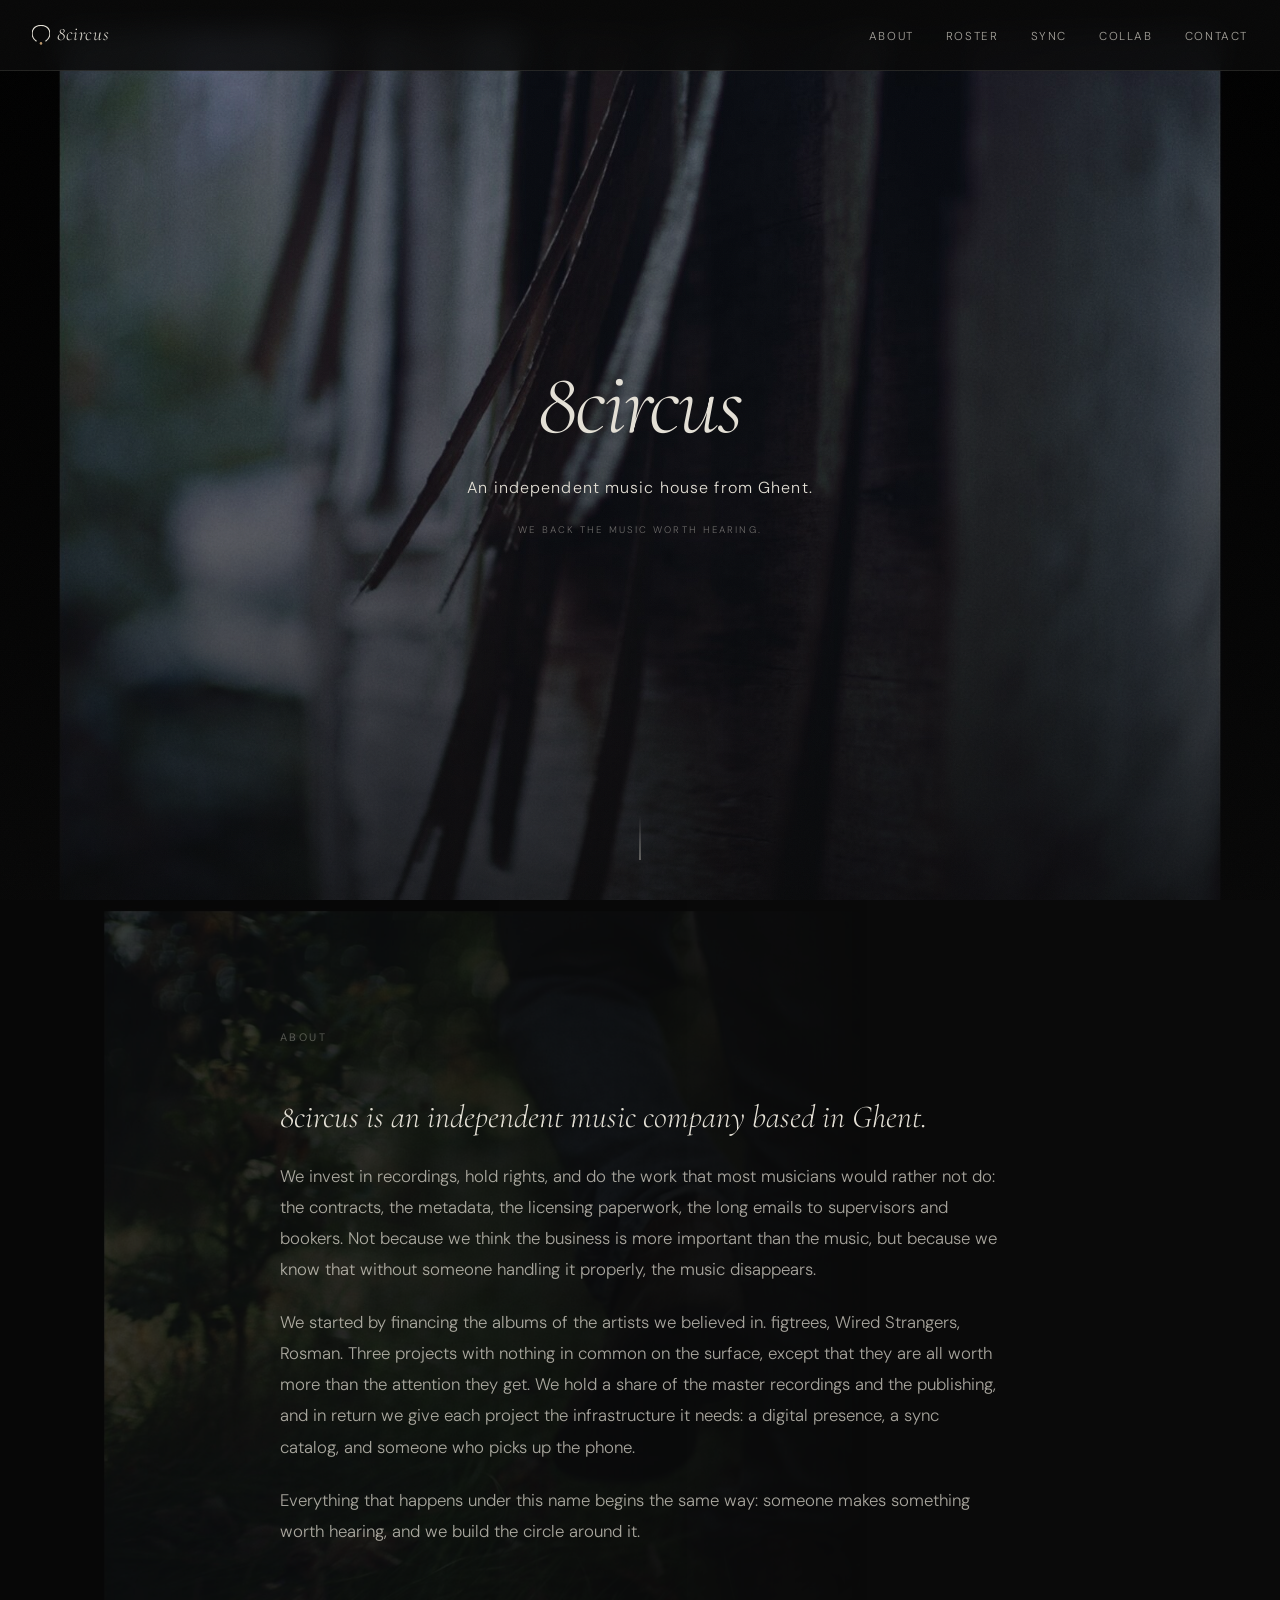
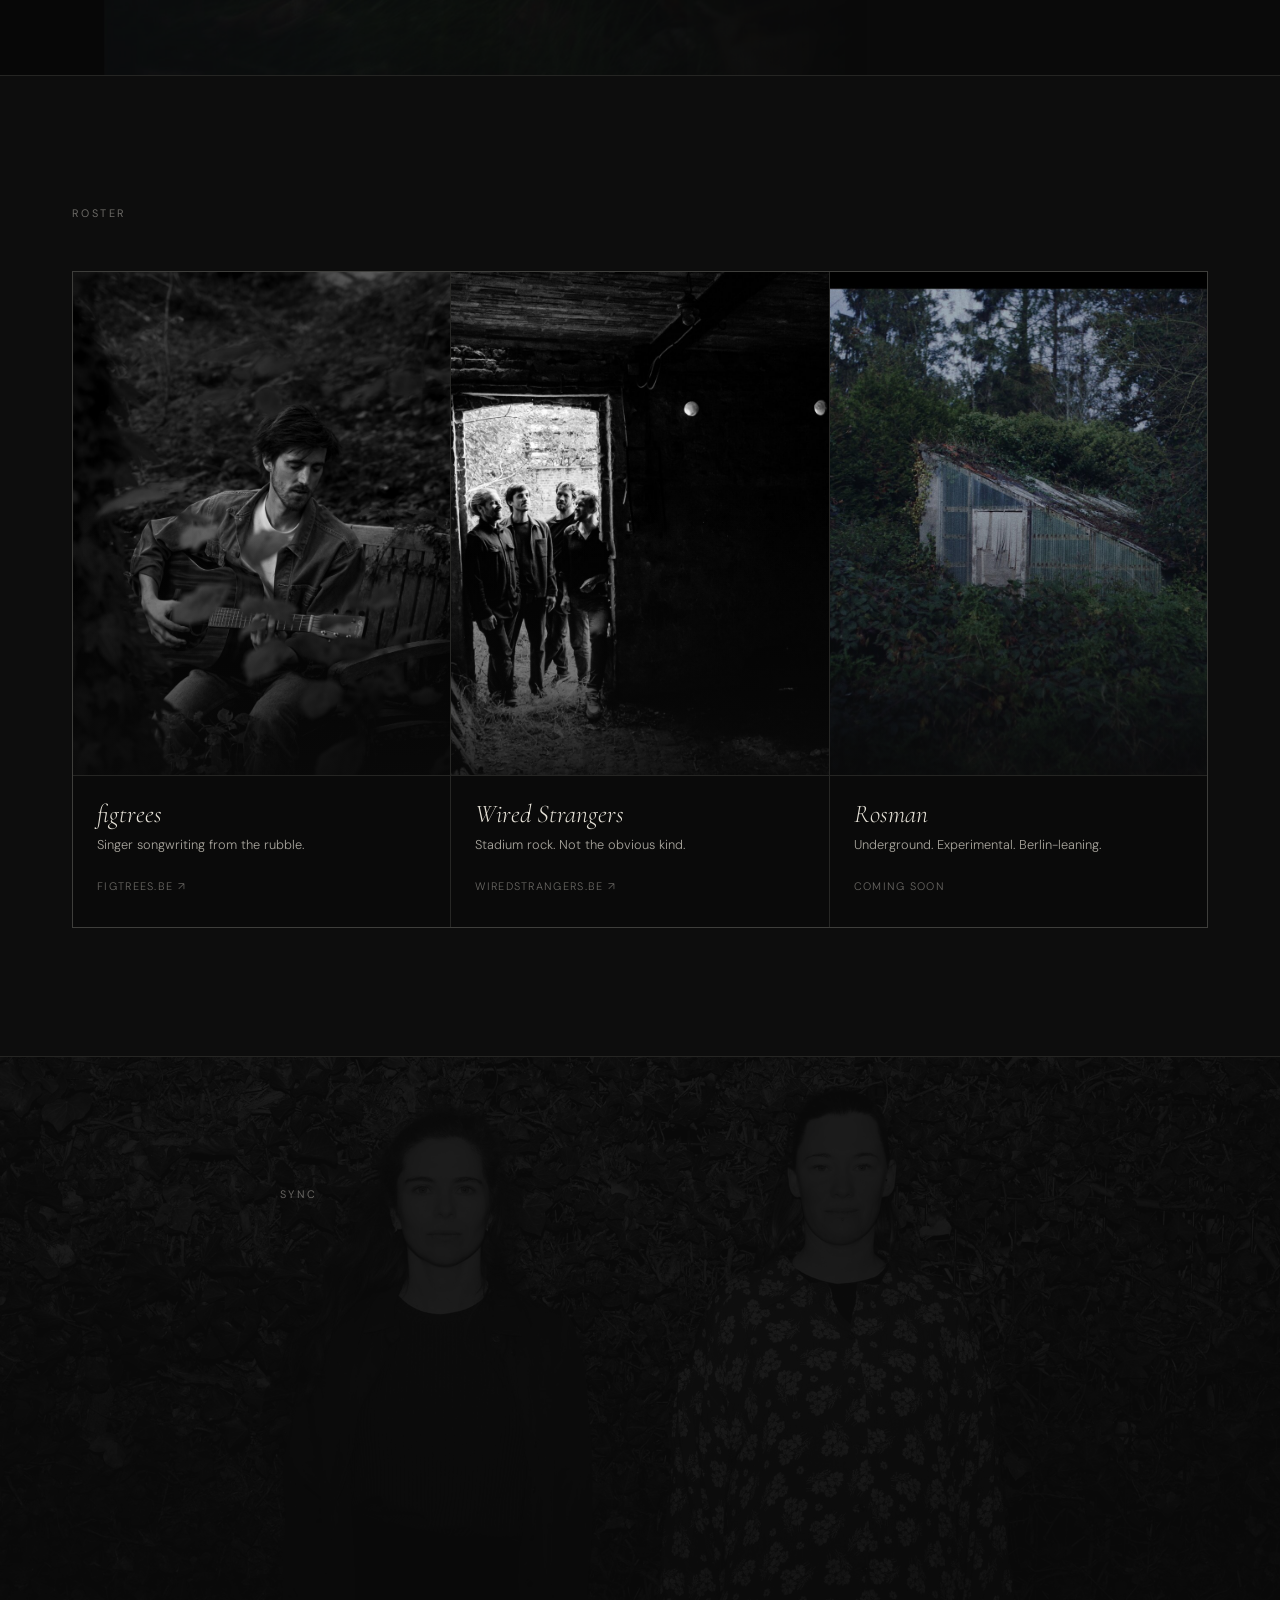
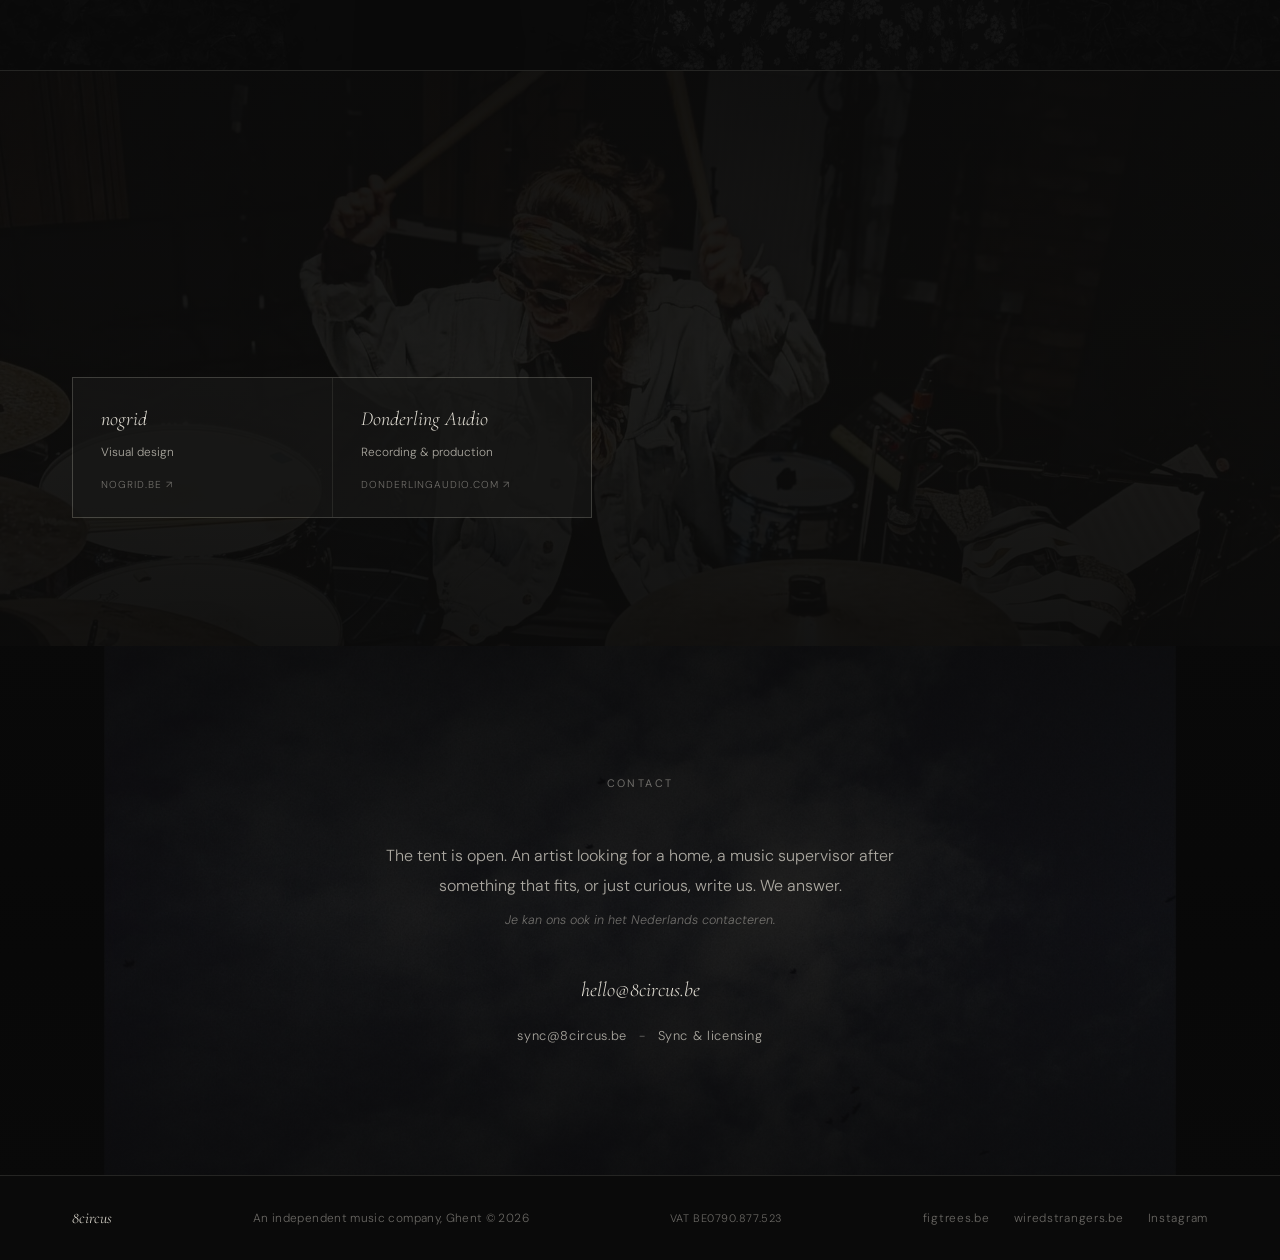
==== index.html @ b9c19b21 "Add files via upload version 1" ====
<!DOCTYPE html>
<html lang="en">
<head>
  <meta charset="UTF-8">
  <meta name="viewport" content="width=device-width, initial-scale=1.0">

  <!-- Primary SEO -->
  <title>8circus - An independent music house from Ghent</title>
  <meta name="description" content="8circus is an independent music company based in Ghent, Belgium. We hold rights, license music for sync, and back the artists that make music worth keeping. Belgian indie rock, singer-songwriter, and experimental.">
  <meta name="keywords" content="8circus, independent music house, Ghent, Belgium, sync licensing, indie rock, singer-songwriter, Belgian music, music supervisor, film music, TV music, advertising music, figtrees, Wired Strangers, Rosman">
  <meta name="author" content="8circus">
  <meta name="robots" content="index, follow">
  <link rel="canonical" href="https://8circus.be/">

  <!-- Open Graph -->
  <meta property="og:type" content="website">
  <meta property="og:url" content="https://8circus.be/">
  <meta property="og:title" content="8circus - An independent music house from Ghent">
  <meta property="og:description" content="8circus backs the music worth hearing. Independent Belgian music for sync, film, TV, and advertising.">
  <meta property="og:image" content="https://8circus.be/media/hero.jpg">
  <meta property="og:locale" content="en_GB">
  <meta property="og:site_name" content="8circus">

  <!-- Twitter Card -->
  <meta name="twitter:card" content="summary_large_image">
  <meta name="twitter:title" content="8circus — Independent Music House from Ghent">
  <meta name="twitter:description" content="8circus backs the music worth hearing.">
  <meta name="twitter:image" content="https://8circus.be/media/hero.jpg">

  <!-- Fonts -->
  <link rel="preconnect" href="https://fonts.googleapis.com">
  <link rel="preconnect" href="https://fonts.gstatic.com" crossorigin>
  <link href="https://fonts.googleapis.com/css2?family=Cormorant+Garamond:ital,wght@0,300;1,300;1,400&family=DM+Sans:opsz,wght@9..40,300;9..40,400;9..40,500&display=swap" rel="stylesheet">

  <!-- Favicon -->
  <link rel="icon" type="image/svg+xml" href="favicon.svg">

  <!-- Stylesheet -->
  <link rel="stylesheet" href="style.css">

  <!-- Structured Data (JSON-LD) -->
  <script type="application/ld+json">
  {
    "@context": "https://schema.org",
    "@graph": [
      {
        "@type": "Organization",
        "@id": "https://8circus.be/#organization",
        "name": "8circus",
        "alternateName": ["8 circus", "8circus music house"],
        "url": "https://8circus.be",
        "logo": {
          "@type": "ImageObject",
          "url": "https://8circus.be/favicon.svg"
        },
        "image": "https://8circus.be/media/hero.jpg",
        "description": "8circus is an independent music company based in Ghent, Belgium. We invest in recordings, hold rights, and license music for film, TV, advertising, and digital content. Our roster includes figtrees, Wired Strangers, and Rosman.",
        "vatID": "BE0790.877.523",
        "foundingLocation": {
          "@type": "Place",
          "name": "Ghent",
          "address": {
            "@type": "PostalAddress",
            "addressLocality": "Ghent",
            "addressRegion": "East Flanders",
            "addressCountry": "BE"
          }
        },
        "contactPoint": [
          {
            "@type": "ContactPoint",
            "contactType": "general",
            "email": "hello@8circus.be",
            "availableLanguage": ["English", "Dutch"]
          },
          {
            "@type": "ContactPoint",
            "contactType": "sales",
            "name": "Sync Licensing",
            "email": "sync@8circus.be",
            "availableLanguage": ["English"]
          }
        ],
        "knowsAbout": [
          "sync licensing",
          "music rights",
          "indie rock",
          "singer-songwriter",
          "independent music",
          "Belgian music",
          "music supervision",
          "master rights",
          "publishing rights"
        ],
        "hasOfferCatalog": {
          "@type": "OfferCatalog",
          "name": "8circus Sync Catalog",
          "description": "Independent Belgian music available for sync licensing in film, TV, advertising, and digital content.",
          "url": "https://8circus.be/sync.html"
        }
      },
      {
        "@type": "MusicGroup",
        "name": "figtrees",
        "url": "https://figtrees.be",
        "description": "Singer-songwriter project from Ghent. Debut album Room 22, recorded at Number Nine Studios.",
        "genre": ["indie", "singer-songwriter", "acoustic"],
        "foundingLocation": {
          "@type": "Place",
          "name": "Ghent, Belgium"
        }
      },
      {
        "@type": "MusicGroup",
        "name": "Wired Strangers",
        "url": "https://wiredstrangers.be",
        "description": "Indie rock band from Ghent. Powerful, anthemic guitar music.",
        "genre": ["indie rock", "alternative rock"],
        "foundingLocation": {
          "@type": "Place",
          "name": "Ghent, Belgium"
        }
      },
      {
        "@type": "MusicGroup",
        "name": "Rosman",
        "description": "Underground experimental music project based in Ghent. Berlin-leaning sound.",
        "genre": ["experimental", "underground", "electronic"],
        "foundingLocation": {
          "@type": "Place",
          "name": "Ghent, Belgium"
        }
      }
    ]
  }
  </script>
</head>
<body>

  <!-- Navigation -->
  <nav id="nav" role="navigation" aria-label="Main">
    <a href="/" class="nav-brand" aria-label="8circus — home">
      <!-- Concept D mark: open arc + gold dot -->
      <svg class="nav-logo-mark" viewBox="0 0 44 50" width="18" height="20" xmlns="http://www.w3.org/2000/svg" fill="none" aria-hidden="true">
        <path d="M 34,40 C 42,34 46,24 43,14 C 40,6 32,1 22,1 C 12,1 4,6 1,14 C -2,24 2,34 10,40"
              stroke="#e4e0d6" stroke-width="2.8" stroke-linecap="round"/>
        <circle cx="22" cy="46" r="3.2" fill="#b8956a"/>
      </svg>
      <span class="nav-brand-text">8circus</span>
    </a>
    <button class="nav-hamburger" id="hamburger" aria-label="Toggle menu" aria-expanded="false">
      <span></span>
      <span></span>
      <span></span>
    </button>
    <ul class="nav-links" id="nav-links">
      <li><a href="#about">About</a></li>
      <li><a href="#roster">Roster</a></li>
      <li><a href="#sync">Sync</a></li>
      <li><a href="#collab">Collab</a></li>
      <li><a href="#contact">Contact</a></li>
    </ul>
  </nav>

  <main>

    <!-- ==================== HERO ==================== -->
    <section id="hero" class="hero" aria-label="8circus — independent music house from Ghent">
      <img
        src="media/hero.jpg"
        alt=""
        class="hero-bg"
        fetchpriority="high"
        aria-hidden="true"
      >
      <div class="hero-overlay" aria-hidden="true"></div>
      <div class="hero-content">
        <h1 class="hero-name">8circus</h1>
        <p class="hero-tagline">An independent music house from Ghent.</p>
        <p class="hero-caption">We back the music worth hearing.</p>
      </div>
      <a href="#about" class="hero-scroll" aria-label="Scroll down">
        <span class="scroll-line" aria-hidden="true"></span>
      </a>
    </section>


    <!-- ==================== ABOUT ==================== -->
    <section id="about" class="section about" aria-labelledby="about-h">
      <div class="about-bg" aria-hidden="true"></div>
      <div class="container container--prose">
        <h2 id="about-h" class="section-label">About</h2>
        <div class="about-body">
          <p class="fade-up">8circus is an independent music company based in Ghent.</p>
          <p class="fade-up delay-1">We invest in recordings, hold rights, and do the work that most musicians would rather not do: the contracts, the metadata, the licensing paperwork, the long emails to supervisors and bookers. Not because we think the business is more important than the music, but because we know that without someone handling it properly, the music disappears.</p>
          <p class="fade-up delay-2">We started by financing the albums of the artists we believed in. figtrees, Wired Strangers, Rosman. Three projects with nothing in common on the surface, except that they are all worth more than the attention they get. We hold a share of the master recordings and the publishing, and in return we give each project the infrastructure it needs: a digital presence, a sync catalog, and someone who picks up the phone.</p>
          <p class="fade-up delay-3">Everything that happens under this name begins the same way: someone makes something worth hearing, and we build the circle around it.</p>
        </div>
      </div>
    </section>


    <!-- ==================== ROSTER ==================== -->
    <section id="roster" class="section roster" aria-labelledby="roster-h">
      <div class="container">
        <h2 id="roster-h" class="section-label">Roster</h2>
        <div class="roster-grid">

          <!-- figtrees -->
          <article class="roster-card fade-up">
            <a
              href="https://figtrees.be"
              class="roster-card-link"
              target="_blank"
              rel="noopener noreferrer"
              aria-label="figtrees — singer-songwriter from Ghent, visit figtrees.be"
            >
              <div class="roster-card-img-wrap">
                <img
                  src="media/feet.jpg"
                  alt="figtrees — singer-songwriter from Ghent"
                  loading="lazy"
                >
                <div class="roster-card-scrim" aria-hidden="true"></div>
              </div>
              <div class="roster-card-text">
                <h3 class="roster-name">figtrees</h3>
                <p class="roster-line">Singer songwriting from the rubble.</p>
                <span class="roster-ext">figtrees.be ↗</span>
              </div>
            </a>
          </article>

          <!-- Wired Strangers -->
          <article class="roster-card fade-up delay-1">
            <a
              href="https://wiredstrangers.be"
              class="roster-card-link"
              target="_blank"
              rel="noopener noreferrer"
              aria-label="Wired Strangers — indie rock band from Ghent, visit wiredstrangers.be"
            >
              <div class="roster-card-img-wrap">
                <img
                  src="media/dance.jpg"
                  alt="Wired Strangers — indie rock band from Ghent"
                  loading="lazy"
                >
                <div class="roster-card-scrim" aria-hidden="true"></div>
              </div>
              <div class="roster-card-text">
                <h3 class="roster-name">Wired Strangers</h3>
                <p class="roster-line">Stadium rock. Not the obvious kind.</p>
                <span class="roster-ext">wiredstrangers.be ↗</span>
              </div>
            </a>
          </article>

          <!-- Rosman -->
          <article class="roster-card fade-up delay-2">
            <a
              href="#"
              class="roster-card-link"
              aria-label="Rosman — underground experimental music, coming soon"
            >
              <div class="roster-card-img-wrap">
                <img
                  src="media/greenhouse.jpg"
                  alt="Rosman — underground experimental music"
                  loading="lazy"
                >
                <div class="roster-card-scrim" aria-hidden="true"></div>
              </div>
              <div class="roster-card-text">
                <h3 class="roster-name">Rosman</h3>
                <p class="roster-line">Underground. Experimental. Berlin-leaning.</p>
                <span class="roster-ext">coming soon</span>
              </div>
            </a>
          </article>

        </div>
      </div>
    </section>


    <!-- ==================== SYNC ==================== -->
    <section id="sync" class="section sync" aria-labelledby="sync-h">
      <div class="sync-bg" aria-hidden="true">
        <img src="media/sync-bg.jpg" alt="" loading="lazy">
      </div>
      <div class="container container--prose">
        <h2 id="sync-h" class="section-label">Sync</h2>
        <div class="sync-body">
          <p class="fade-up">We hold master rights and publishing for a catalog of independent Belgian music. Singer-songwriter, indie rock, and experimental. Fully cleared, with stems available on request. Music made slowly, with intent, that earns its place in a film scene or a live set or a playlist because it is genuinely good.</p>
          <p class="fade-up delay-1">If you are a music supervisor looking for independent Belgian music, you are in the right place. Write to <a href="mailto:sync@8circus.be">sync@8circus.be</a>. The catalog is available on request.</p>
        </div>
        <a href="sync.html" class="sync-cta fade-up delay-2" target="_blank" rel="noopener noreferrer">Access the catalog →</a>
      </div>
    </section>


    <!-- ==================== COLLABORATIONS ==================== -->
    <section id="collab" class="section collab" aria-labelledby="collab-h">
      <div class="collab-bg-wrap" aria-hidden="true">
        <img
          src="media/collab.jpg"
          alt=""
          loading="lazy"
        >
        <div class="collab-bg-scrim"></div>
      </div>
      <div class="container collab-content">
        <h2 id="collab-h" class="section-label fade-up">Collaborations</h2>
        <p class="collab-intro fade-up delay-1">We work with a small circle of people who take the craft as seriously as we do. Design, sound, and image. Independent, like us.</p>
        <div class="collab-grid fade-up delay-2">

          <a href="https://nogrid.be" class="collab-item" target="_blank" rel="noopener noreferrer" aria-label="nogrid — visual design, visit nogrid.be">
            <span class="collab-name">nogrid</span>
            <span class="collab-role">Visual design</span>
            <span class="collab-ext">nogrid.be ↗</span>
          </a>

          <a href="https://www.donderlingaudio.com" class="collab-item" target="_blank" rel="noopener noreferrer" aria-label="Donderling Audio — recording and production, visit donderlingaudio.com">
            <span class="collab-name">Donderling Audio</span>
            <span class="collab-role">Recording &amp; production</span>
            <span class="collab-ext">donderlingaudio.com ↗</span>
          </a>

        </div>
      </div>
    </section>


    <!-- ==================== CONTACT ==================== -->
    <section id="contact" class="section contact" aria-labelledby="contact-h">
      <div class="contact-bg-wrap" aria-hidden="true">
        <img
          src="media/birds.jpg"
          alt=""
          loading="lazy"
        >
        <div class="contact-bg-scrim"></div>
      </div>
      <div class="container contact-content">
        <h2 id="contact-h" class="section-label fade-up">Contact</h2>
        <div class="contact-copy fade-up delay-1">
          <p>The tent is open. An artist looking for a home, a music supervisor after something that fits, or just curious, write us. We answer.</p>
          <p class="contact-note">Je kan ons ook in het Nederlands contacteren.</p>
        </div>
        <a href="mailto:hello@8circus.be" class="contact-email fade-up delay-2">hello@8circus.be</a>
        <div class="contact-sub fade-up delay-3">
          <a href="mailto:sync@8circus.be">sync@8circus.be</a>
          <span class="contact-divider">-</span>
          <span>Sync &amp; licensing</span>
        </div>
      </div>
    </section>

  </main>


  <!-- ==================== FOOTER ==================== -->
  <footer class="footer">
    <div class="container footer-inner">
      <span class="footer-brand">8circus</span>
      <span class="footer-copy">An independent music company, Ghent &copy; 2026</span>
      <span class="footer-vat">VAT BE0790.877.523</span>
      <nav class="footer-links" aria-label="Project sites">
        <a href="https://figtrees.be" target="_blank" rel="noopener noreferrer">figtrees.be</a>
        <a href="https://wiredstrangers.be" target="_blank" rel="noopener noreferrer">wiredstrangers.be</a>
        <a href="https://www.instagram.com/8circusmusic/" target="_blank" rel="noopener noreferrer" aria-label="8circus on Instagram">Instagram</a>
      </nav>
    </div>
  </footer>


  <script>
    // Nav: condense on scroll (brand text fades out)
    const nav = document.getElementById('nav');
    window.addEventListener('scroll', () => {
      nav.classList.toggle('scrolled', window.scrollY > 250);
    }, { passive: true });

    // Hamburger menu
    const hamburger = document.getElementById('hamburger');
    const navLinks = document.getElementById('nav-links');

    hamburger.addEventListener('click', () => {
      const isOpen = hamburger.classList.toggle('open');
      navLinks.classList.toggle('open', isOpen);
      hamburger.setAttribute('aria-expanded', isOpen);
      if (isOpen) nav.classList.add('visible');
    });

    navLinks.querySelectorAll('a').forEach(link => {
      link.addEventListener('click', () => {
        hamburger.classList.remove('open');
        navLinks.classList.remove('open');
        hamburger.setAttribute('aria-expanded', 'false');
      });
    });

    // Fade-up on scroll (IntersectionObserver)
    const io = new IntersectionObserver((entries) => {
      entries.forEach(e => {
        if (e.isIntersecting) {
          e.target.classList.add('visible');
          io.unobserve(e.target);
        }
      });
    }, { threshold: 0.08, rootMargin: '0px 0px -32px 0px' });

    document.querySelectorAll('.fade-up').forEach(el => io.observe(el));

    // Smooth scroll for nav links
    document.querySelectorAll('a[href^="#"]').forEach(a => {
      a.addEventListener('click', e => {
        const target = document.querySelector(a.getAttribute('href'));
        if (target) {
          e.preventDefault();
          target.scrollIntoView({ behavior: 'smooth' });
        }
      });
    });
  </script>

</body>
</html>
---- style.css ----
/* =============================================
   8circus.be — Main Stylesheet
   ============================================= */

/* RESET & BASE */
*, *::before, *::after {
  box-sizing: border-box;
  margin: 0;
  padding: 0;
}

:root {
  --bg:           #0a0a0a;
  --text:         #e4e0d6;
  --text-dim:     rgba(228, 224, 214, 0.72);
  --text-xdim:    rgba(228, 224, 214, 0.44);
  --accent:       #b8956a;
  --border:       rgba(228, 224, 214, 0.12);
  --border-mid:   rgba(228, 224, 214, 0.30);

  --ff-display: 'Cormorant Garamond', Georgia, 'Times New Roman', serif;
  --ff-body:    'DM Sans', system-ui, -apple-system, BlinkMacSystemFont, sans-serif;

  --space-xl: 8rem;
  --max-w:    1200px;
  --prose-w:  720px;
}

html {
  scroll-behavior: smooth;
}

body {
  background: var(--bg);
  color: var(--text);
  font-family: var(--ff-body);
  font-weight: 300;
  font-size: 16px;
  line-height: 1.75;
  -webkit-font-smoothing: antialiased;
  -moz-osx-font-smoothing: grayscale;
  overflow-x: hidden;
}

img {
  display: block;
  max-width: 100%;
}

a {
  color: inherit;
  text-decoration: none;
}

ul { list-style: none; }

/* Grain overlay */
body::after {
  content: '';
  position: fixed;
  inset: 0;
  pointer-events: none;
  z-index: 9999;
  opacity: 0.022;
  background-image: url("data:image/svg+xml,%3Csvg xmlns='http://www.w3.org/2000/svg' width='256' height='256'%3E%3Cfilter id='n'%3E%3CfeTurbulence type='fractalNoise' baseFrequency='0.85' numOctaves='4' stitchTiles='stitch'/%3E%3C/filter%3E%3Crect width='100%25' height='100%25' filter='url(%23n)'/%3E%3C/svg%3E");
  background-repeat: repeat;
  background-size: 200px;
}


/* =============================================
   NAVIGATION
   ============================================= */
#nav {
  position: fixed;
  top: 0; left: 0; right: 0;
  z-index: 200;
  display: flex;
  align-items: center;
  justify-content: space-between;
  padding: 1.125rem 2rem;
  background: rgba(10, 10, 10, 0.85);
  backdrop-filter: blur(14px);
  -webkit-backdrop-filter: blur(14px);
  border-bottom: 1px solid var(--border);
}

.nav-brand {
  display: flex;
  align-items: center;
  gap: 0.45rem;
  text-decoration: none;
}

.nav-logo-mark { flex-shrink: 0; }

.nav-brand-text {
  font-family: var(--ff-display);
  font-style: italic;
  font-weight: 300;
  font-size: 1.2rem;
  letter-spacing: 0.03em;
  color: var(--text);
  transition: opacity 0.35s ease, max-width 0.35s ease;
  overflow: hidden;
  white-space: nowrap;
  max-width: 8rem;
}

#nav.scrolled .nav-brand-text {
  opacity: 0;
  max-width: 0;
}

.nav-links {
  display: flex;
  gap: 2rem;
}

.nav-links a {
  font-size: 0.72rem;
  letter-spacing: 0.14em;
  text-transform: uppercase;
  color: var(--text-dim);
  transition: color 0.2s;
}

.nav-links a:hover { color: var(--text); }


/* =============================================
   CONTAINER
   ============================================= */
.container {
  width: 100%;
  max-width: var(--max-w);
  margin: 0 auto;
  padding: 0 2rem;
}

.container--prose {
  max-width: calc(var(--prose-w) + 4rem);
}


/* =============================================
   SECTION BASICS
   ============================================= */
.section {
  padding: var(--space-xl) 0;
}

.section-label {
  font-family: var(--ff-body);
  font-size: 0.68rem;
  font-weight: 400;
  letter-spacing: 0.22em;
  text-transform: uppercase;
  color: var(--text-xdim);
  margin-bottom: 3rem;
}


/* =============================================
   HERO
   ============================================= */
.hero {
  position: relative;
  height: 100svh;
  min-height: 600px;
  display: flex;
  align-items: center;
  justify-content: center;
  overflow: hidden;
}

.hero-bg {
  position: absolute;
  inset: 0;
  width: 100%;
  height: 100%;
  object-fit: cover;
  object-position: center;
}

.hero-overlay {
  position: absolute;
  inset: 0;
  background: linear-gradient(
    180deg,
    rgba(10,10,10,0.10) 0%,
    rgba(10,10,10,0.38) 55%,
    rgba(10,10,10,0.75) 100%
  );
}

.hero-content {
  position: relative;
  z-index: 2;
  text-align: center;
  padding: 0 1.5rem;
}

.hero-name {
  font-family: var(--ff-display);
  font-style: italic;
  font-weight: 300;
  font-size: clamp(2.6rem, 7.5vw, 5.6rem);
  line-height: 0.95;
  letter-spacing: -0.025em;
  color: var(--text);
  margin-bottom: 1.75rem;
}

.hero-tagline {
  font-size: clamp(0.82rem, 1.8vw, 1rem);
  font-weight: 300;
  letter-spacing: 0.07em;
  color: var(--text);
  margin-bottom: 0.4rem;
}

.hero-sub {
  font-size: clamp(0.72rem, 1.4vw, 0.85rem);
  font-weight: 300;
  letter-spacing: 0.09em;
  color: var(--text-dim);
}

.hero-caption {
  font-size: 0.6rem;
  font-weight: 300;
  letter-spacing: 0.22em;
  text-transform: uppercase;
  color: var(--text-xdim);
  margin-top: 1.25rem;
}

.hero-scroll {
  position: absolute;
  bottom: 2.5rem;
  left: 50%;
  transform: translateX(-50%);
  z-index: 2;
}

.scroll-line {
  display: block;
  width: 1px;
  height: 44px;
  background: linear-gradient(to bottom, transparent, var(--text-dim));
  animation: scrollPulse 2.2s ease-in-out infinite;
}

@keyframes scrollPulse {
  0%, 100% { opacity: 0.35; }
  50%       { opacity: 0.75; }
}


/* =============================================
   ABOUT
   ============================================= */
.about {
  position: relative;
  background: var(--bg);
  border-bottom: 1px solid var(--border);
  overflow: hidden;
}

.about-bg {
  position: absolute;
  inset: 0;
  background: url('media/about-bg.jpg') left 30% / cover no-repeat;
  opacity: 1;
  pointer-events: none;
  -webkit-mask-image: linear-gradient(to right, rgba(0,0,0,0.28) 0%, rgba(0,0,0,0.28) 28%, rgba(0,0,0,0) 68%);
  mask-image: linear-gradient(to right, rgba(0,0,0,0.28) 0%, rgba(0,0,0,0.28) 28%, rgba(0,0,0,0) 68%);
}

.about-body {
  display: flex;
  flex-direction: column;
  gap: 1.4rem;
}

.about-body p {
  font-size: clamp(0.92rem, 1.4vw, 1.05rem);
  line-height: 1.85;
  color: var(--text-dim);
}

.about-body p:first-child {
  font-family: var(--ff-display);
  font-style: italic;
  font-weight: 300;
  font-size: clamp(1.4rem, 3vw, 2rem);
  line-height: 1.35;
  color: var(--text);
  text-wrap: balance;
}


/* =============================================
   ROSTER
   ============================================= */
.roster {
  background: #0d0d0d;
  padding: var(--space-xl) 0;
}

.roster-grid {
  display: grid;
  grid-template-columns: repeat(3, 1fr);
  border: 1px solid var(--border);
  gap: 1px;
  background: var(--border);
}

.roster-card { background: var(--bg); }

.roster-card-link {
  display: block;
  height: 100%;
}

.roster-card-img-wrap {
  position: relative;
  aspect-ratio: 3 / 4;
  overflow: hidden;
}

.roster-card-img-wrap img {
  width: 100%;
  height: 100%;
  object-fit: cover;
  transition: transform 0.65s ease;
}

.roster-card-link:hover .roster-card-img-wrap img {
  transform: scale(1.05);
}

.roster-card-scrim {
  position: absolute;
  inset: 0;
  background: linear-gradient(
    180deg,
    rgba(10,10,10,0) 45%,
    rgba(10,10,10,0.85) 100%
  );
}

.roster-card-text {
  padding: 1.4rem 1.5rem 1.75rem;
  border-top: 1px solid var(--border);
}

.roster-name {
  font-family: var(--ff-display);
  font-style: italic;
  font-weight: 300;
  font-size: 1.6rem;
  line-height: 1.2;
  margin-bottom: 0.35rem;
  color: var(--text);
}

.roster-line {
  font-size: 0.8rem;
  color: var(--text-dim);
  line-height: 1.55;
  margin-bottom: 1rem;
}

.roster-ext {
  font-size: 0.68rem;
  letter-spacing: 0.12em;
  text-transform: uppercase;
  color: var(--text-xdim);
  transition: color 0.2s;
}

.roster-card-link:hover .roster-ext {
  color: var(--accent);
}


/* =============================================
   SYNC
   ============================================= */
.sync {
  position: relative;
  background: var(--bg);
  border-top: 1px solid var(--border);
  overflow: hidden;
}

.sync-bg {
  position: absolute;
  inset: 0;
  pointer-events: none;
}

.sync-bg img {
  width: 100%;
  height: 100%;
  object-fit: cover;
  object-position: center;
  opacity: 0.08;
}

.sync-body {
  display: flex;
  flex-direction: column;
  gap: 1.2rem;
  margin-bottom: 2.5rem;
}

.sync-body p {
  font-size: clamp(0.92rem, 1.4vw, 1.05rem);
  line-height: 1.85;
  color: var(--text-dim);
}

.sync-body a {
  color: var(--text);
  border-bottom: 1px solid var(--border-mid);
  transition: border-color 0.2s;
}

.sync-body a:hover { border-color: var(--accent); }

.sync-cta {
  display: inline-block;
  font-size: 0.74rem;
  letter-spacing: 0.14em;
  text-transform: uppercase;
  color: var(--text-dim);
  border: 1px solid var(--border);
  padding: 0.7rem 1.5rem;
  transition: color 0.2s, border-color 0.2s;
}

.sync-cta:hover {
  color: var(--text);
  border-color: var(--border-mid);
}


/* =============================================
   COLLABORATIONS
   ============================================= */
.collab {
  position: relative;
  padding: var(--space-xl) 0;
  overflow: hidden;
  border-top: 1px solid var(--border);
}

.collab-bg-wrap {
  position: absolute;
  inset: 0;
}

.collab-bg-wrap img {
  width: 100%;
  height: 100%;
  object-fit: cover;
  object-position: center 30%;
  opacity: 0.18;
}

.collab-bg-scrim {
  position: absolute;
  inset: 0;
  background: linear-gradient(
    180deg,
    rgba(10,10,10,0.78) 0%,
    rgba(10,10,10,0.55) 50%,
    rgba(10,10,10,0.78) 100%
  );
}

.collab-content {
  position: relative;
  z-index: 2;
}

.collab-intro {
  font-size: clamp(0.92rem, 1.4vw, 1.05rem);
  line-height: 1.85;
  color: var(--text-dim);
  max-width: var(--prose-w);
  margin-bottom: 3rem;
}

.collab-grid {
  display: grid;
  grid-template-columns: repeat(2, 1fr);
  gap: 1px;
  background: var(--border);
  border: 1px solid var(--border);
  max-width: 520px;
}

.collab-item {
  background: rgba(10, 10, 10, 0.65);
  padding: 1.5rem 1.75rem;
  display: flex;
  flex-direction: column;
  gap: 0.2rem;
  transition: background 0.25s;
}

a.collab-item:hover {
  background: rgba(10, 10, 10, 0.85);
}

.collab-name {
  font-family: var(--ff-display);
  font-style: italic;
  font-weight: 300;
  font-size: 1.25rem;
  color: var(--text);
  display: block;
  margin-bottom: 0.15rem;
}

.collab-role {
  font-size: 0.74rem;
  color: var(--text-dim);
  display: block;
  margin-bottom: 0.6rem;
}

.collab-ext {
  font-size: 0.63rem;
  letter-spacing: 0.1em;
  text-transform: uppercase;
  color: var(--text-xdim);
  transition: color 0.2s;
}

a.collab-item:hover .collab-ext {
  color: var(--accent);
}

.collab-item--soon {
  opacity: 0.45;
}

@media (max-width: 640px) {
  .collab-grid {
    grid-template-columns: 1fr;
  }
}


/* =============================================
   CONTACT
   ============================================= */
.contact {
  position: relative;
  padding: var(--space-xl) 0;
  overflow: hidden;
}

.contact-bg-wrap {
  position: absolute;
  inset: 0;
}

.contact-bg-wrap img {
  width: 100%;
  height: 100%;
  object-fit: cover;
  object-position: center 25%;
  opacity: 0.38;
}

.contact-bg-scrim {
  position: absolute;
  inset: 0;
  background: linear-gradient(
    180deg,
    rgba(10,10,10,0.72) 0%,
    rgba(10,10,10,0.45) 50%,
    rgba(10,10,10,0.72) 100%
  );
}

.contact-content {
  position: relative;
  z-index: 2;
  text-align: center;
}

.contact-copy {
  max-width: 520px;
  margin: 0 auto 2.5rem;
  text-align: center;
}

.contact-copy p {
  font-size: clamp(0.88rem, 1.4vw, 1rem);
  color: var(--text-dim);
  line-height: 1.85;
  margin-bottom: 0.5rem;
}

.contact-note {
  font-size: 0.78rem !important;
  color: var(--text-xdim) !important;
  font-style: italic;
}

.contact-email {
  display: block;
  font-family: var(--ff-display);
  font-style: italic;
  font-weight: 300;
  font-size: clamp(0.95rem, 1.6vw, 1.35rem);
  color: var(--text);
  margin-bottom: 1.1rem;
  transition: color 0.25s;
}

.contact-email:hover { color: var(--accent); }

.contact-sub {
  display: flex;
  align-items: center;
  justify-content: center;
  gap: 0.75rem;
  font-size: 0.8rem;
  letter-spacing: 0.05em;
  color: var(--text-dim);
}

.contact-sub a:hover { color: var(--text); }

.contact-divider { color: var(--text-xdim); }


/* =============================================
   FOOTER
   ============================================= */
.footer {
  padding: 1.75rem 0;
  border-top: 1px solid var(--border);
}

.footer-inner {
  display: flex;
  flex-wrap: wrap;
  align-items: center;
  justify-content: space-between;
  gap: 0.75rem 2rem;
}

.footer-brand {
  font-family: var(--ff-display);
  font-style: italic;
  font-weight: 300;
  font-size: 1rem;
  color: var(--text);
}

.footer-copy {
  font-size: 0.74rem;
  color: var(--text-xdim);
  letter-spacing: 0.03em;
}

.footer-vat {
  font-size: 0.68rem;
  color: var(--text-xdim);
  letter-spacing: 0.05em;
}

.footer-links {
  display: flex;
  gap: 1.5rem;
}

.footer-links a {
  font-size: 0.74rem;
  letter-spacing: 0.06em;
  color: var(--text-xdim);
  transition: color 0.2s;
}

.footer-links a:hover { color: var(--text-dim); }


/* =============================================
   FADE-UP
   ============================================= */
.fade-up {
  opacity: 0;
  transform: translateY(22px);
  transition: opacity 0.65s ease, transform 0.65s ease;
}

.fade-up.visible {
  opacity: 1;
  transform: translateY(0);
}

.fade-up.delay-1 { transition-delay: 0.1s; }
.fade-up.delay-2 { transition-delay: 0.2s; }
.fade-up.delay-3 { transition-delay: 0.3s; }


/* =============================================
   FOCUS
   ============================================= */
:focus-visible {
  outline: 2px solid var(--accent);
  outline-offset: 3px;
}


/* =============================================
   RESPONSIVE
   ============================================= */
@media (max-width: 900px) {
  .roster-grid {
    grid-template-columns: 1fr;
  }

  .roster-card-img-wrap {
    aspect-ratio: 16 / 9;
  }
}

/* Hamburger button */
.nav-hamburger {
  display: none;
  flex-direction: column;
  gap: 5px;
  background: none;
  border: none;
  cursor: pointer;
  padding: 4px;
  z-index: 300;
}

.nav-hamburger span {
  display: block;
  width: 22px;
  height: 1px;
  background: var(--text);
  transition: transform 0.3s ease, opacity 0.3s ease;
}

.nav-hamburger.open span:nth-child(1) {
  transform: translateY(6px) rotate(45deg);
}

.nav-hamburger.open span:nth-child(2) {
  opacity: 0;
}

.nav-hamburger.open span:nth-child(3) {
  transform: translateY(-6px) rotate(-45deg);
}

@media (max-width: 768px) {
  :root { --space-xl: 5rem; }

  .nav-hamburger { display: flex; }

  .nav-links {
    display: none;
    position: fixed;
    inset: 0;
    background: rgba(10, 10, 10, 0.97);
    flex-direction: column;
    align-items: center;
    justify-content: center;
    gap: 2.5rem;
    z-index: 250;
    list-style: none;
  }

  .nav-links.open { display: flex; }

  .nav-links a {
    font-size: 1.1rem;
    letter-spacing: 0.18em;
    color: var(--text-dim);
  }

  .nav-links a:hover { color: var(--text); }

  .footer-inner {
    flex-direction: column;
    align-items: flex-start;
  }
}

@media (max-width: 480px) {
  :root { --space-xl: 4rem; }

  .container { padding: 0 1.25rem; }

  .hero-scroll { bottom: 1.75rem; }
}


/* =============================================
   REDUCED MOTION
   ============================================= */
@media (prefers-reduced-motion: reduce) {
  html { scroll-behavior: auto; }

  .scroll-line { animation: none; opacity: 0.5; }

  .fade-up {
    opacity: 1;
    transform: none;
    transition: none;
  }

  .roster-card-img-wrap img { transition: none; }
}
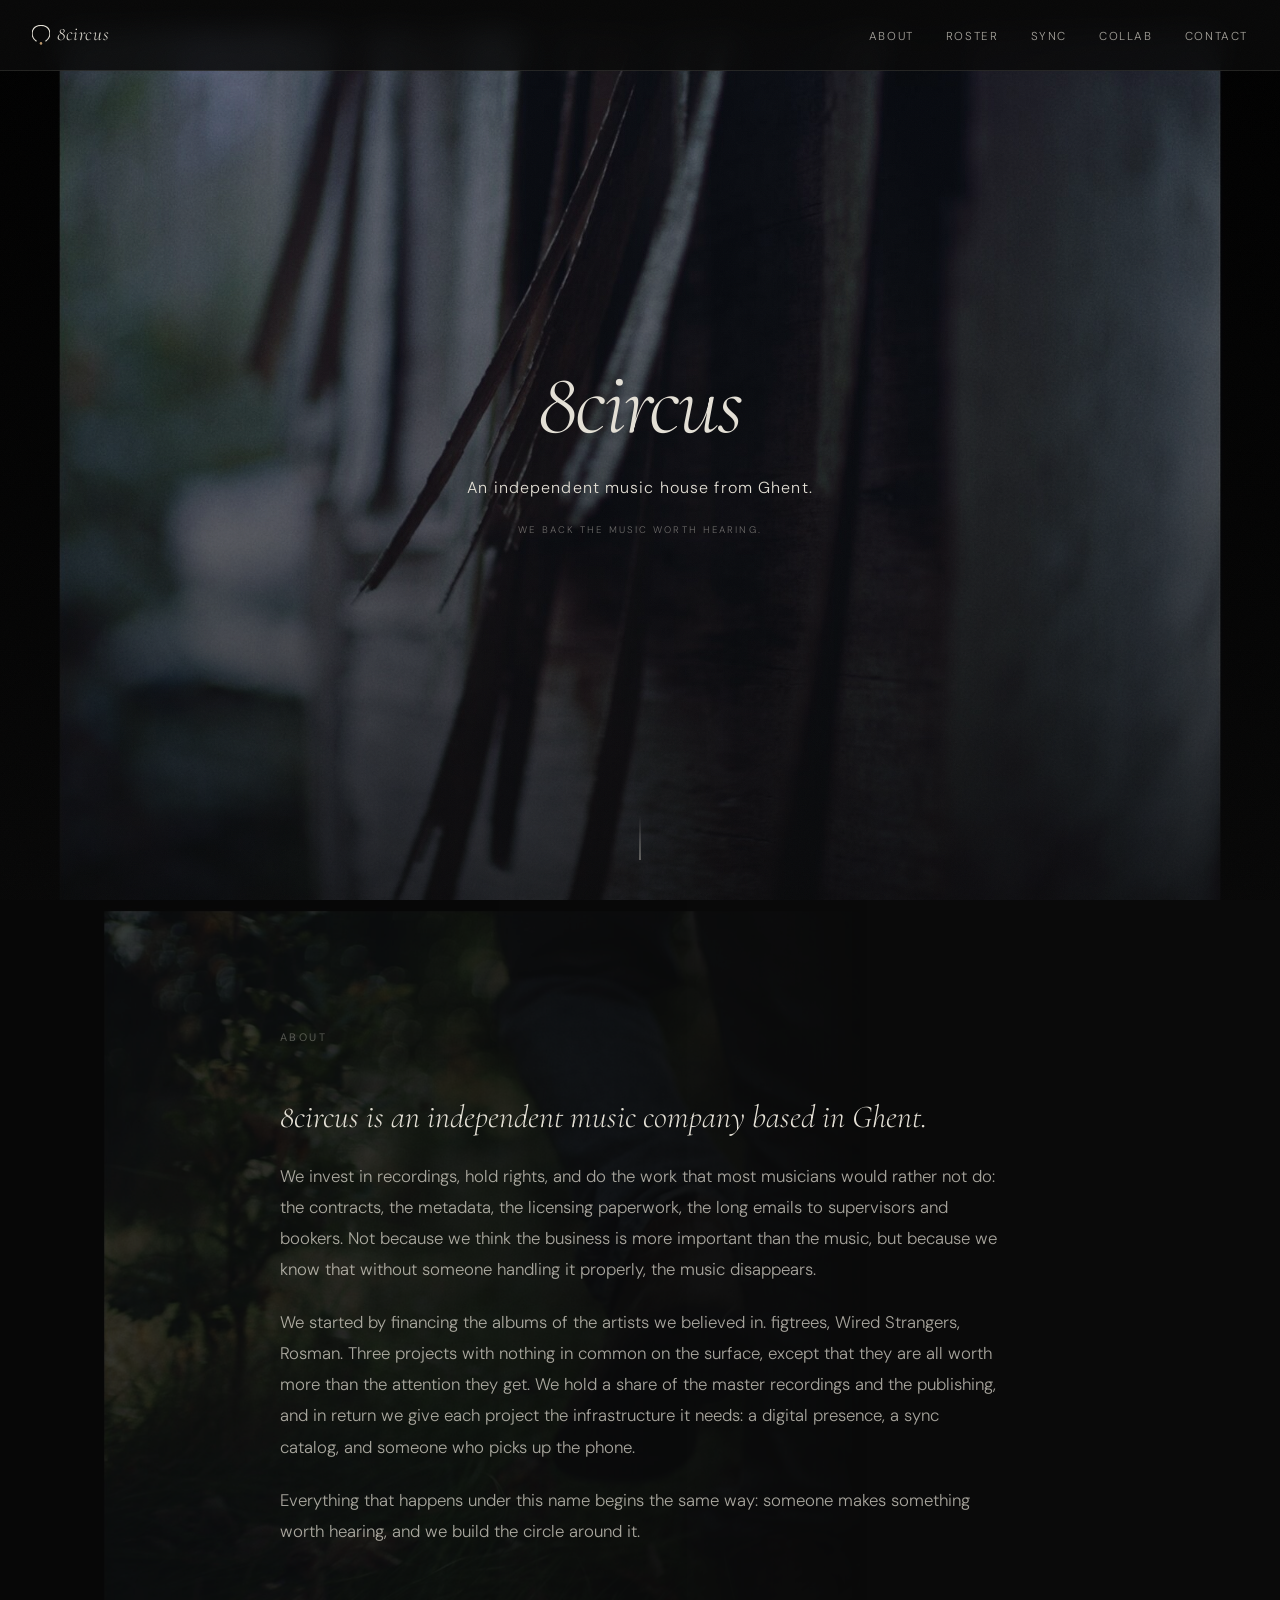
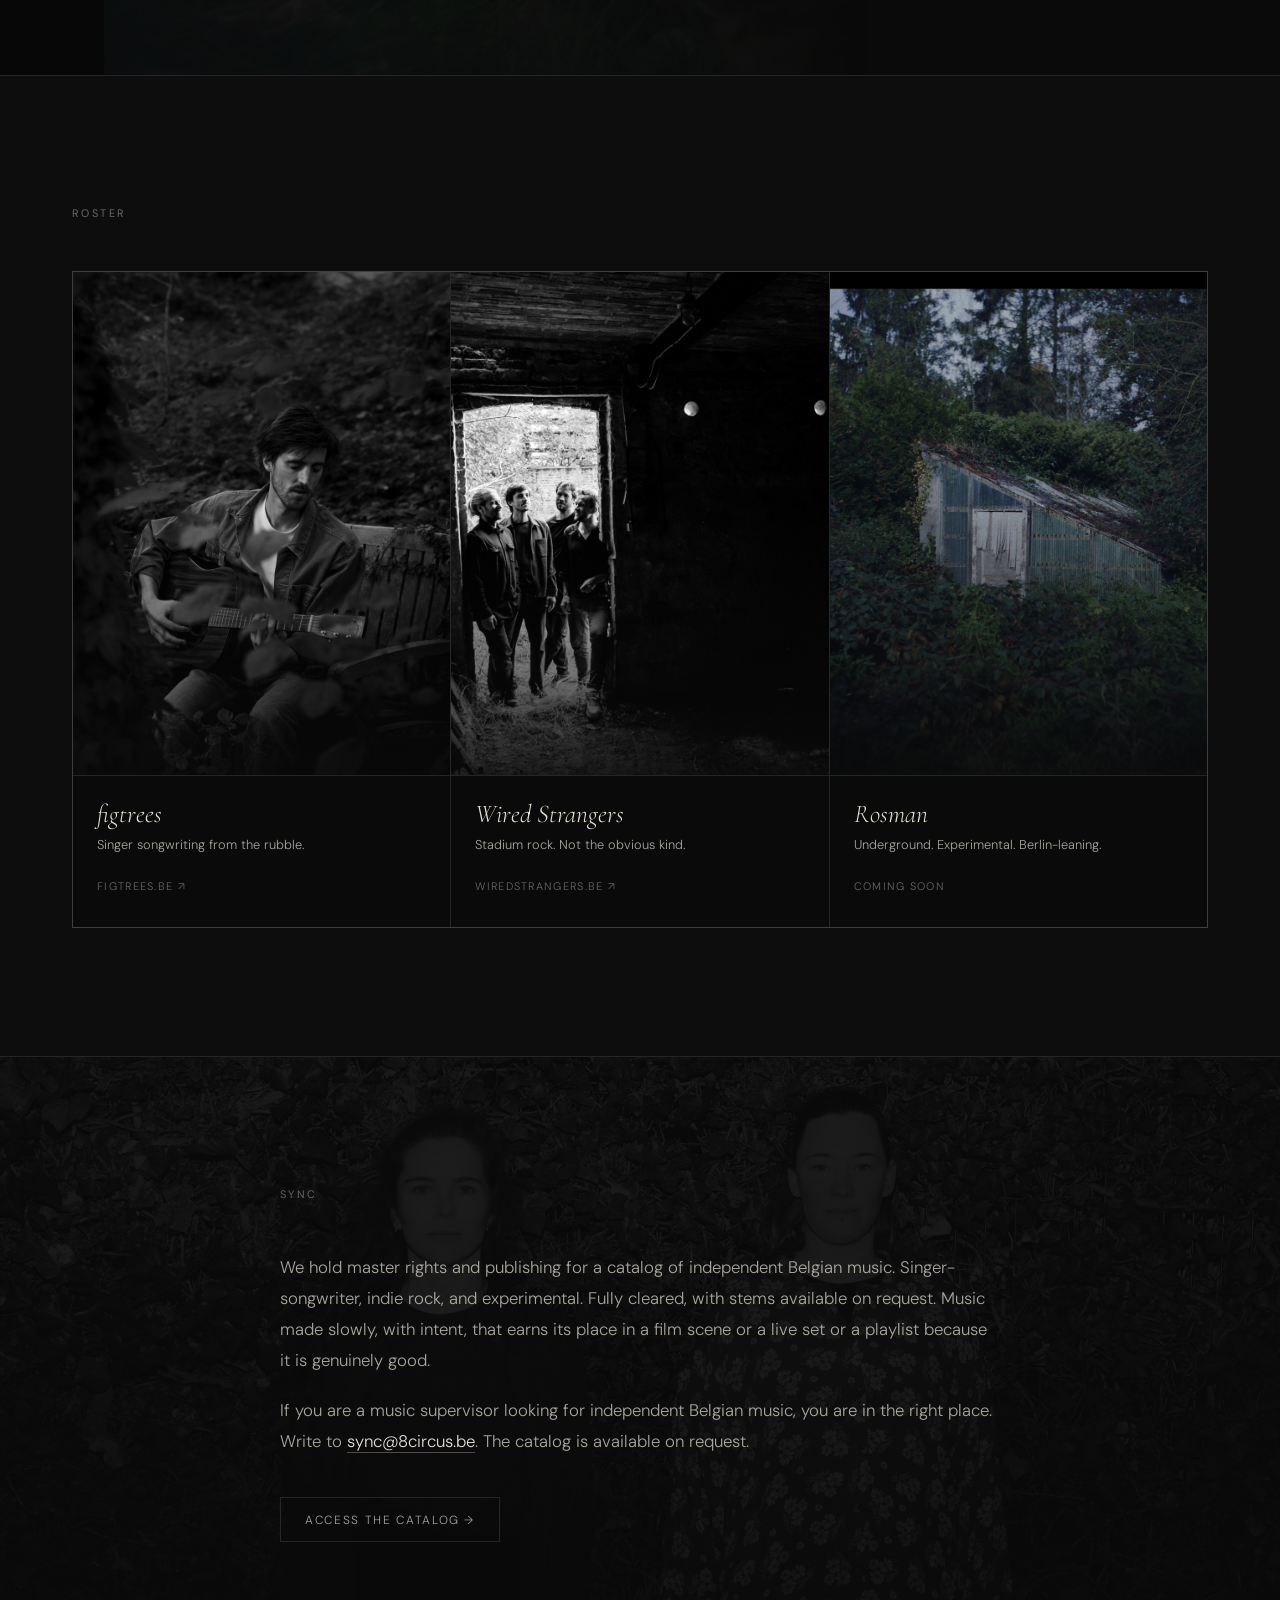
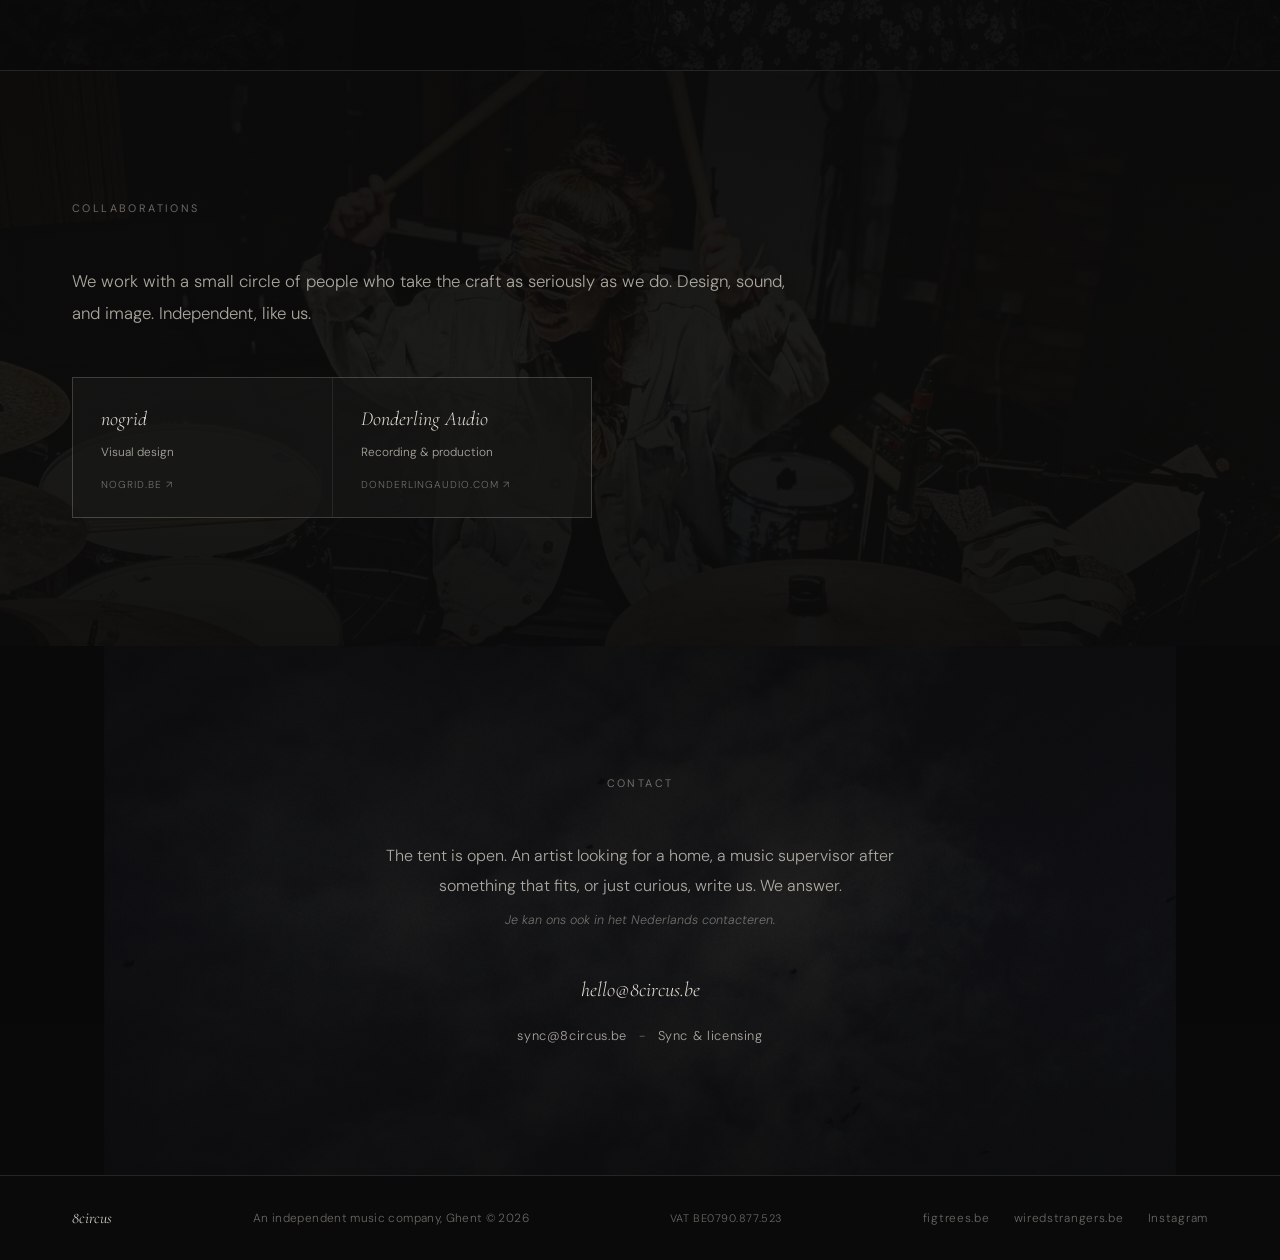
==== commit ae7d8b8d: "Add files via upload" ====
--- a/index.html
+++ b/index.html
@@ -17,7 +17,7 @@
   <meta property="og:url" content="https://8circus.be/">
   <meta property="og:title" content="8circus - An independent music house from Ghent">
   <meta property="og:description" content="8circus backs the music worth hearing. Independent Belgian music for sync, film, TV, and advertising.">
-  <meta property="og:image" content="https://8circus.be/media/hero.jpg">
+  <meta property="og:image" content="https://8circus.be/og-image.png">
   <meta property="og:locale" content="en_GB">
   <meta property="og:site_name" content="8circus">
 
@@ -25,7 +25,7 @@
   <meta name="twitter:card" content="summary_large_image">
   <meta name="twitter:title" content="8circus — Independent Music House from Ghent">
   <meta name="twitter:description" content="8circus backs the music worth hearing.">
-  <meta name="twitter:image" content="https://8circus.be/media/hero.jpg">
+  <meta name="twitter:image" content="https://8circus.be/og-image.png">
 
   <!-- Fonts -->
   <link rel="preconnect" href="https://fonts.googleapis.com">
